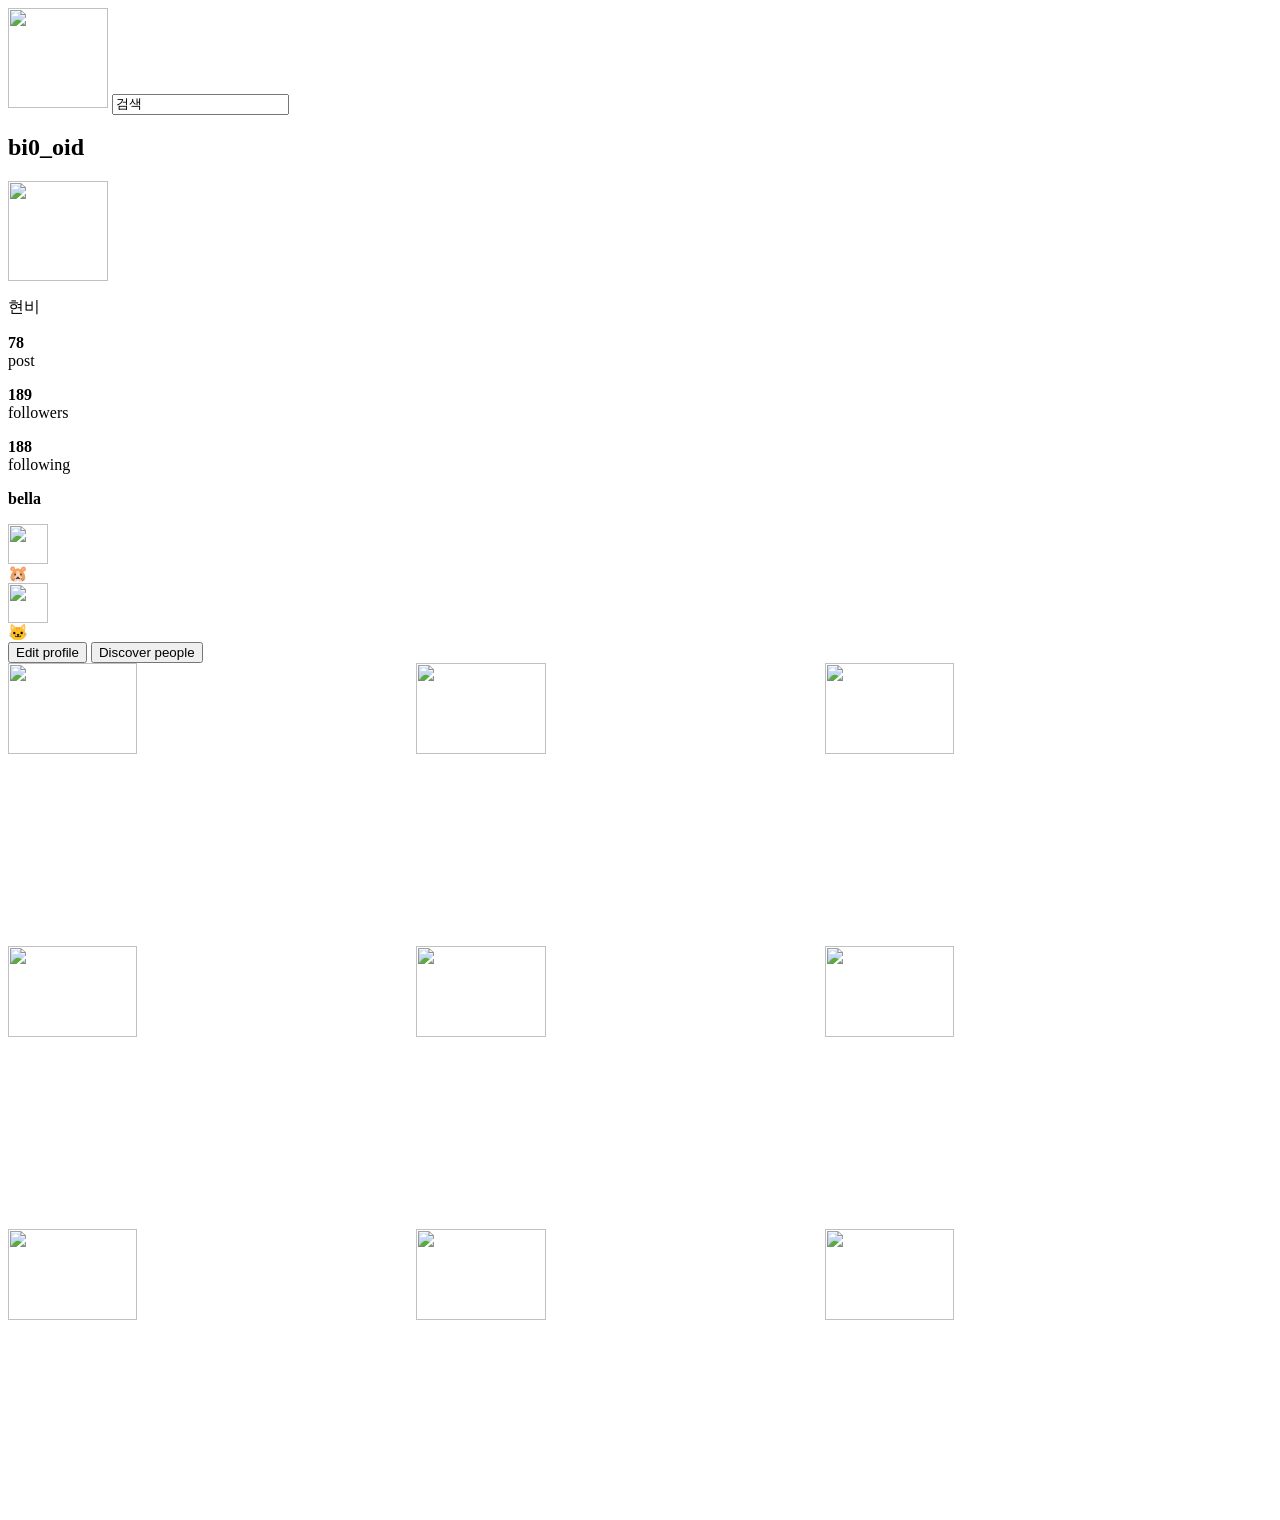
==== insta.html @ f3157388 "." ====
<html>
    <head></head>
    <body>
        <div>
        <img src="https://encrypted-tbn0.gstatic.com/images?q=tbn:ANd9GcQKnXdbpj6ls3U9mq6oO9EqeW_sWf-FVtWl-Q&s" width="100px"/>
        <input type="search" value="검색"/>
        </div>
        <div>
            <h2>bi0_oid</h2>
            <img src="profile.jpg" width="100px"/>
            <div>
                <p>현비<br/></p>
            </div>
            <div>
                <p>
                <strong>
                78</strong><br/>
                post
                </p>
            </div>
            <div>
                <p>
                <strong>189</strong><br/>
                followers
                </p>
            </div>
            <div>
                <p>
                <strong>188</strong><br/>
                following
                </p>
            </div>
        </div>
        <div>
            <p>
            <strong>
                bella<br/>
            </strong>
             </p>
        </div>
        <div>
            <div>
                <div>
                <img src="riku01.JPG" height="40px"/>
                </div>
                <div>
                    🐹
                </div>
                <div>
                <img src="riku02.JPG" height="40px"/>
                </div>
                <div>
                    🐱
                </div>
            </div>
        </div>
        <div>
            <div>
            <button>Edit profile</button>
            <button>Discover people</button>
            </div>
        </div> 
        <div>
            <img src="9.png" width="32%">
            <img src="1.png" width="32%">
            <img src="2.png" width="32%">
            <img src="3.png" width="32%">
            <img src="4.png" width="32%">
            <img src="5.png" width="32%">
            <img src="6.png" width="32%">
            <img src="7.png" width="32%">
            <img src="8.png" width="32%">
        </div>
    </body>
</html>
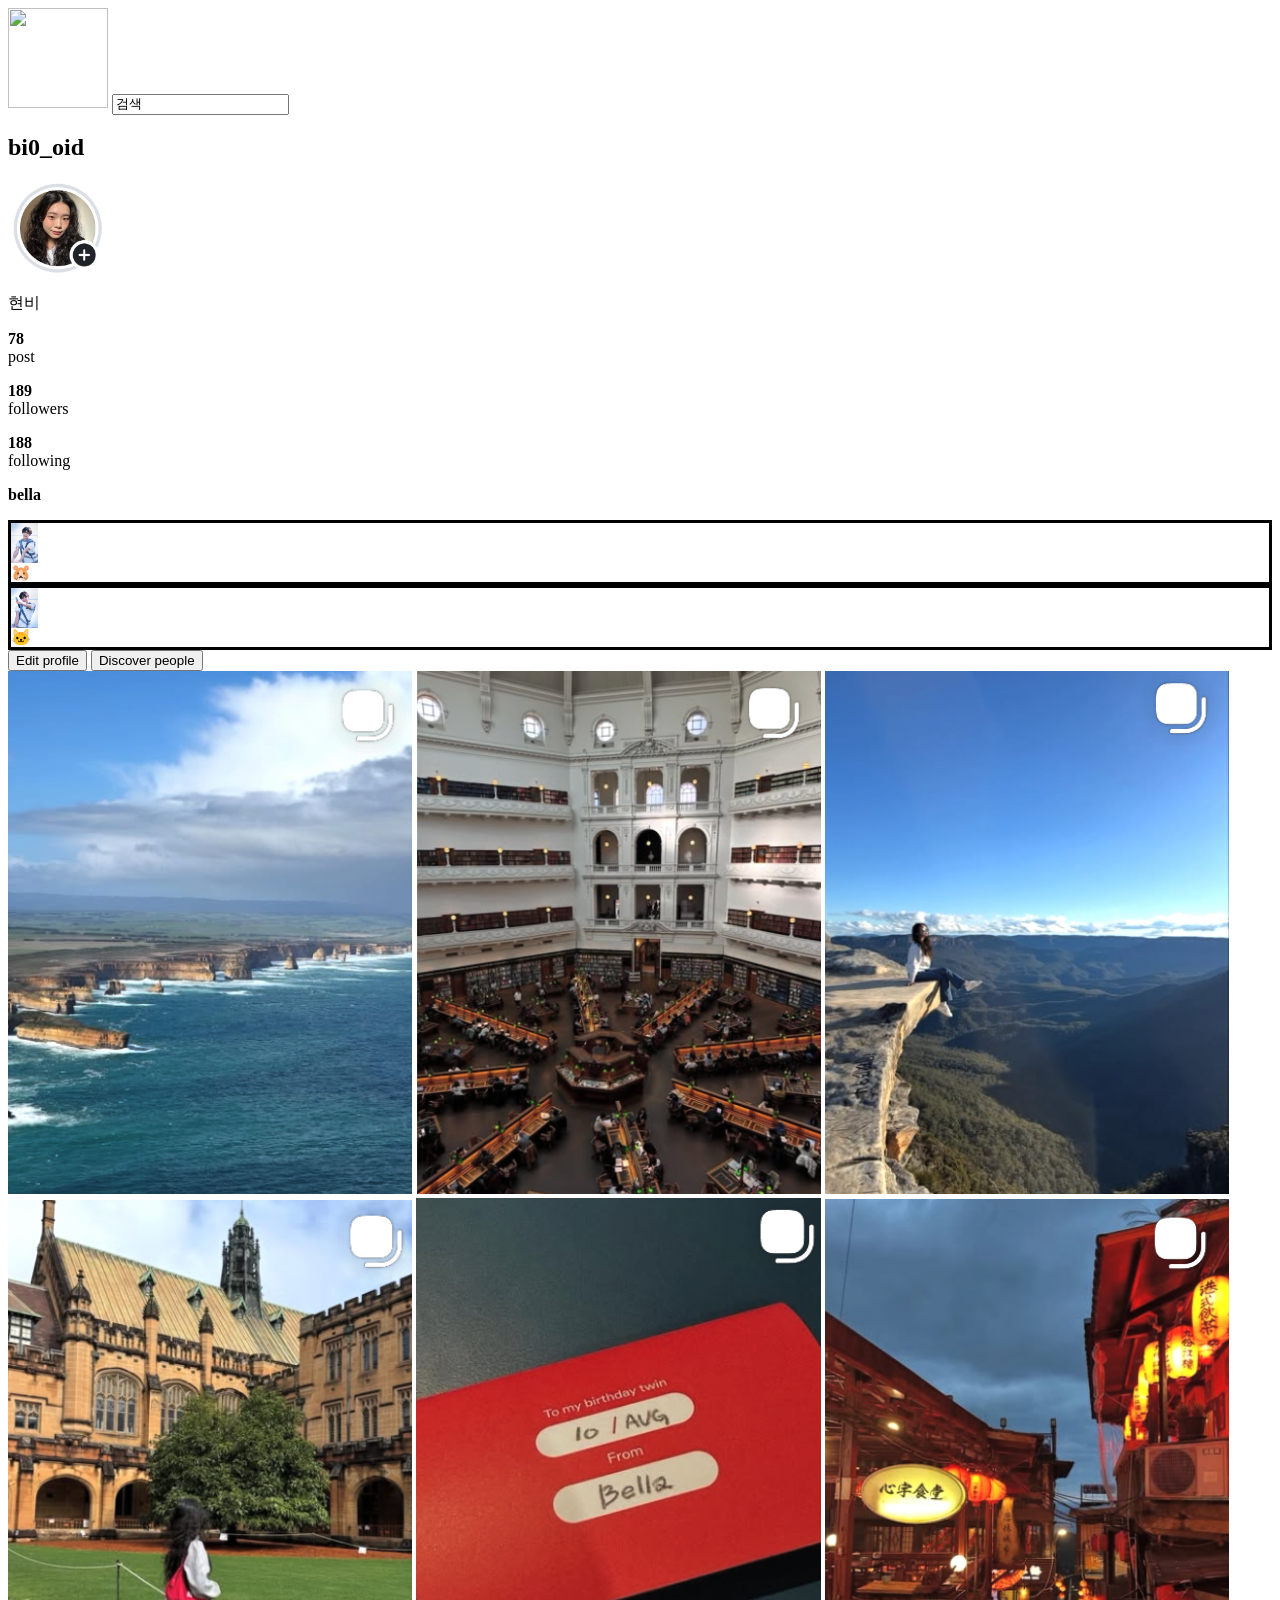
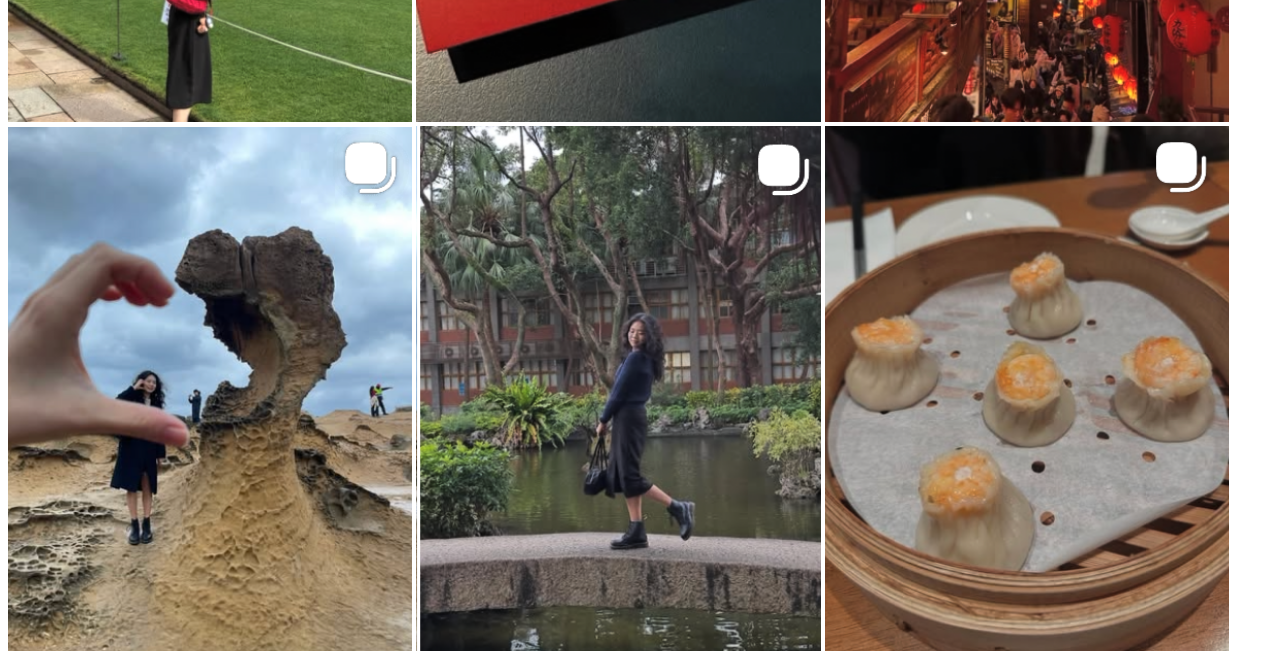
==== commit b59a3ad1: "style.css 추가" ====
--- a/insta.html
+++ b/insta.html
@@ -1,5 +1,7 @@
 <html>
-    <head></head>
+    <head>
+        <link href="style.css" rel="stylesheet">
+    </head>
     <body>
         <div>
         <img src="https://encrypted-tbn0.gstatic.com/images?q=tbn:ANd9GcQKnXdbpj6ls3U9mq6oO9EqeW_sWf-FVtWl-Q&s" width="100px"/>
@@ -40,17 +42,21 @@
         </div>
         <div>
             <div>
-                <div>
-                <img src="riku01.JPG" height="40px"/>
+                <div class="highlight">
+                    <div>
+                    <img src="riku01.JPG" height="40px"/>
+                    </div>
+                    <div>
+                    🐹
+                    </div>
                 </div>
-                <div>
-                    🐹
-                </div>
-                <div>
-                <img src="riku02.JPG" height="40px"/>
-                </div>
-                <div>
+                <div class="highlight">
+                    <div>
+                    <img src="riku02.JPG" height="40px"/>
+                    </div>
+                    <div>
                     🐱
+                    </div>
                 </div>
             </div>
         </div>
--- a/style.css
+++ b/style.css
@@ -0,0 +1,3 @@
+.highlight{
+    border:solid;
+}
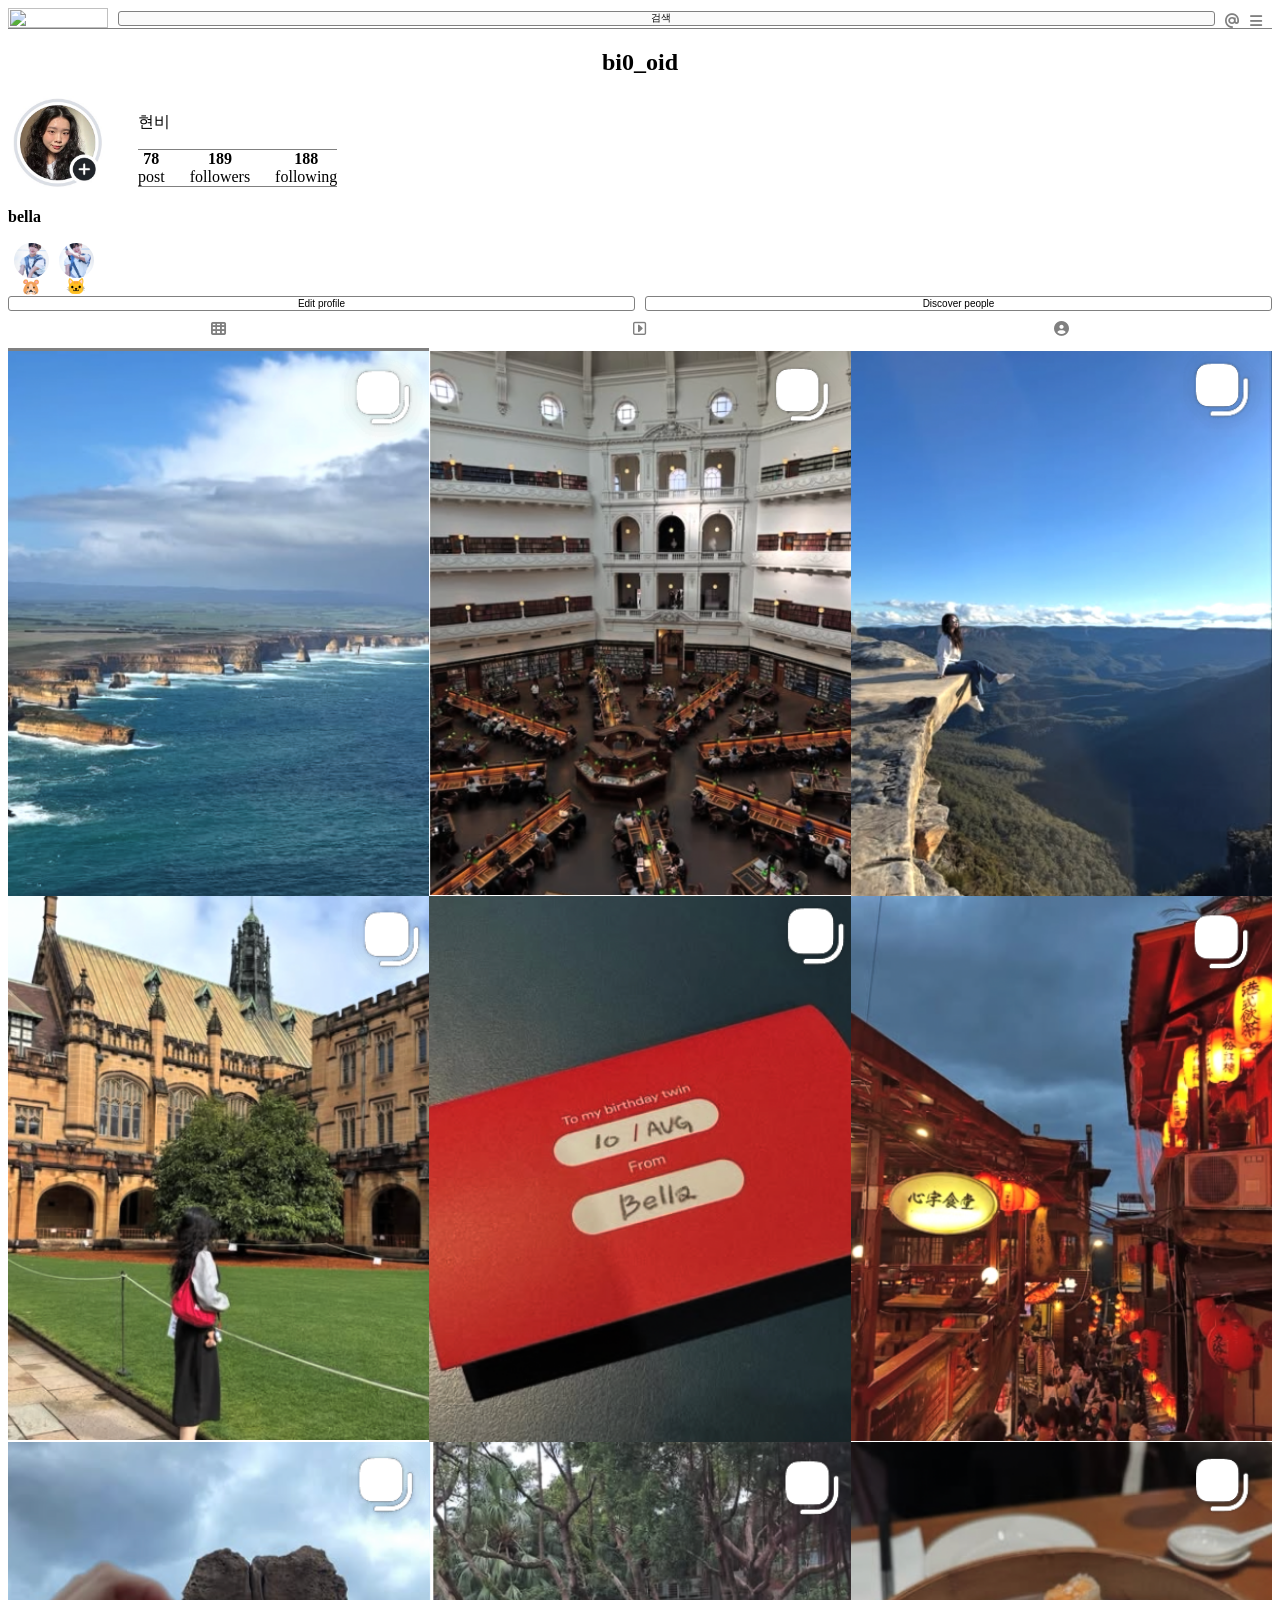
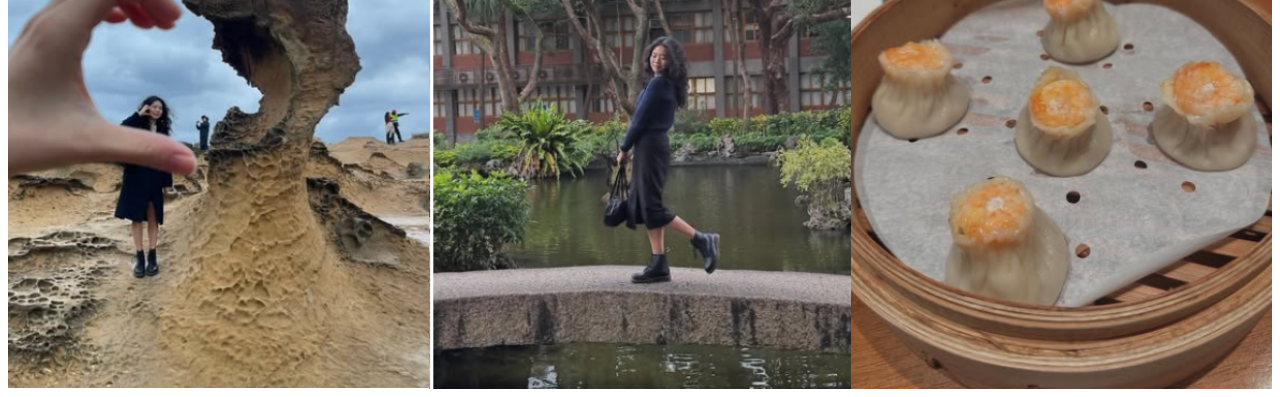
==== commit 0e955442: "update" ====
--- a/insta.html
+++ b/insta.html
@@ -1,36 +1,34 @@
 <html>
     <head>
         <link href="style.css" rel="stylesheet">
+        <link href="https://cdnjs.cloudflare.com/ajax/libs/font-awesome/6.5.0/css/all.min.css" rel="stylesheet"/>
     </head>
     <body>
-        <div>
-        <img src="https://encrypted-tbn0.gstatic.com/images?q=tbn:ANd9GcQKnXdbpj6ls3U9mq6oO9EqeW_sWf-FVtWl-Q&s" width="100px"/>
-        <input type="search" value="검색"/>
+        <div id="top">
+            <img src="https://encrypted-tbn0.gstatic.com/images?q=tbn:ANd9GcQKnXdbpj6ls3U9mq6oO9EqeW_sWf-FVtWl-Q&s" width="100px"/>
+            <input type="search" value="검색"/>
+            <div><i class="fa-solid fa-at"></i></div>
+            <div><i class="fa-solid fa-bars"></i></div>
+            <div></div>
         </div>
-        <div>
-            <h2>bi0_oid</h2>
-            <img src="profile.jpg" width="100px"/>
-            <div>
-                <p>현비<br/></p>
-            </div>
-            <div>
-                <p>
-                <strong>
-                78</strong><br/>
-                post
-                </p>
-            </div>
-            <div>
-                <p>
-                <strong>189</strong><br/>
-                followers
-                </p>
-            </div>
-            <div>
-                <p>
-                <strong>188</strong><br/>
-                following
-                </p>
+        <h2 id="username">bi0_oid</h2>
+        <div id="profile">
+            <div id="profile_info">
+                <img src="profile.jpg" width="100px"/>
+                    <div>
+                    <p>현비</p>
+                    <div id="stat_bar">
+                        <div class="stat">
+                            <strong>78</strong><br/>post
+                        </div>
+                        <div class="stat">
+                            <strong>189</strong><br/>followers
+                        </div>
+                        <div class="stat">
+                            <strong>188</strong><br/>following
+                        </div>
+                    </div>
+                    </div>
             </div>
         </div>
         <div>
@@ -41,41 +39,50 @@
              </p>
         </div>
         <div>
-            <div>
+            <div id="highlight_area">
                 <div class="highlight">
-                    <div>
-                    <img src="riku01.JPG" height="40px"/>
+                    <div class="highlight_pic">
+                    <img class="circle_pic" src="riku01.JPG"/> 
                     </div>
                     <div>
                     🐹
                     </div>
                 </div>
                 <div class="highlight">
-                    <div>
-                    <img src="riku02.JPG" height="40px"/>
+                    <div class="highlight_pic"> 
+                    <img class="circle_pic" src="riku02.JPG"/>
                     </div>
                     <div>
                     🐱
                     </div>
+                <div></div>
                 </div>
             </div>
         </div>
         <div>
-            <div>
+            <div id="button_area">
             <button>Edit profile</button>
             <button>Discover people</button>
             </div>
         </div> 
+        <div id="sub_icons">
+            <div class="selected">
+                <i class="fa-solid fa-table-cells"></i></div>
+                <div><i class="fa-regular fa-square-caret-right"></i></div>
+                <div><i class="fa-solid fa-circle-user"></i></div>
+            </div>
         <div>
-            <img src="9.png" width="32%">
-            <img src="1.png" width="32%">
-            <img src="2.png" width="32%">
-            <img src="3.png" width="32%">
-            <img src="4.png" width="32%">
-            <img src="5.png" width="32%">
-            <img src="6.png" width="32%">
-            <img src="7.png" width="32%">
-            <img src="8.png" width="32%">
+            <div class="thumbnail_grid">
+            <img src="9.png" class="thumbnail"/>
+            <img src="1.png" class="thumbnail"/>
+            <img src="2.png" class="thumbnail"/>
+            <img src="3.png" class="thumbnail"/>
+            <img src="4.png" class="thumbnail"/>
+            <img src="5.png" class="thumbnail"/>
+            <img src="6.png" class="thumbnail"/>
+            <img src="7.png" class="thumbnail"/>
+            <img src="8.png" class="thumbnail"/>
+            </div>
         </div>
     </body>
 </html>
--- a/style.css
+++ b/style.css
@@ -1,3 +1,125 @@
+.thumbnail_grid{
+    display:grid;
+    grid-template-columns: 1fr 1fr 1fr;
+}
+.thumbnail{
+    width:100%;
+}
+#stat_bar{
+    display: flex;
+    gap: 25px;
+
+    border-top: 1px solid gray;
+    border-bottom: 1px solid gray;
+
+    margin-bottom: 5px;
+    margin-top: 5px;
+}
+.stat{
+    text-align: center;
+}
+.circle_pic{
+    border: solid white 1px;
+    border-radius: 50%;
+
+    width: 100%;
+    height: 100%;
+    object-fit: cover;
+}
+#profile_pic{
+    width: 50px;
+    height: 50px;
+}
+.highlight_pic{
+    width: 35px;
+    height: 35px;
+
+    margin-left: auto;
+    margin-right: auto;
+}
+#highlight_area{
+    display: grid;
+    grid-template-columns: 45px 45px 1fr;
+}
 .highlight{
-    border:solid;
+    text-align: center;
+}
+#profile{
+    display: grid;
+    grid-template-columns: 1fr 3.5fr;
+}
+#profile_info{
+    display: flex;
+    align-items: center;
+    gap: 30px;
+}
+#button_area{
+    display: flex;
+    gap: 10px;
+}
+button{
+    flex: 1;
+    font-size: 10px;
+    background-color: white;
+    border: solid gray 1px;
+    border-radius: 3px;
+}
+#top{
+    display: flex;
+    align-items: center;
+    gap: 10px;
+
+    border-bottom: solid gray 0.1px;
+    margin-bottom: 10px;
+}
+#top img{
+    margin-left: auto;
+    margin-right: auto;
+
+    height: 100%;
+    object-fit: contain;
+}
+#top input{
+    height: 60%;
+    width: 95%;
+
+    margin-left: auto;
+    margin-right: auto;
+    margin-top: auto;
+    margin-bottom: auto;
+
+    text-align: center;
+    background-color: rgb(250, 250, 250);
+    
+    border: solid gray 1px;
+    border-radius: 3px;
+
+    font-size: 10px;
+    font-weight: 100;
+}
+#username {
+    text-align: center;
+}
+i{
+    color: gray;
+}
+#top i{
+    font-size: 14px;
+}
+#top div{
+    text-align: center;
+    padding-top: 6px;
+}
+#sub_icons{
+    display: grid;
+    grid-template-columns: 1fr 1fr 1fr;
+
+    text-align: center;
+    font-size: 15px;
+
+    height: 30px;
+    margin-top: 10px;
+}
+.selected{
+    border-bottom: solid gray 3px;
 }
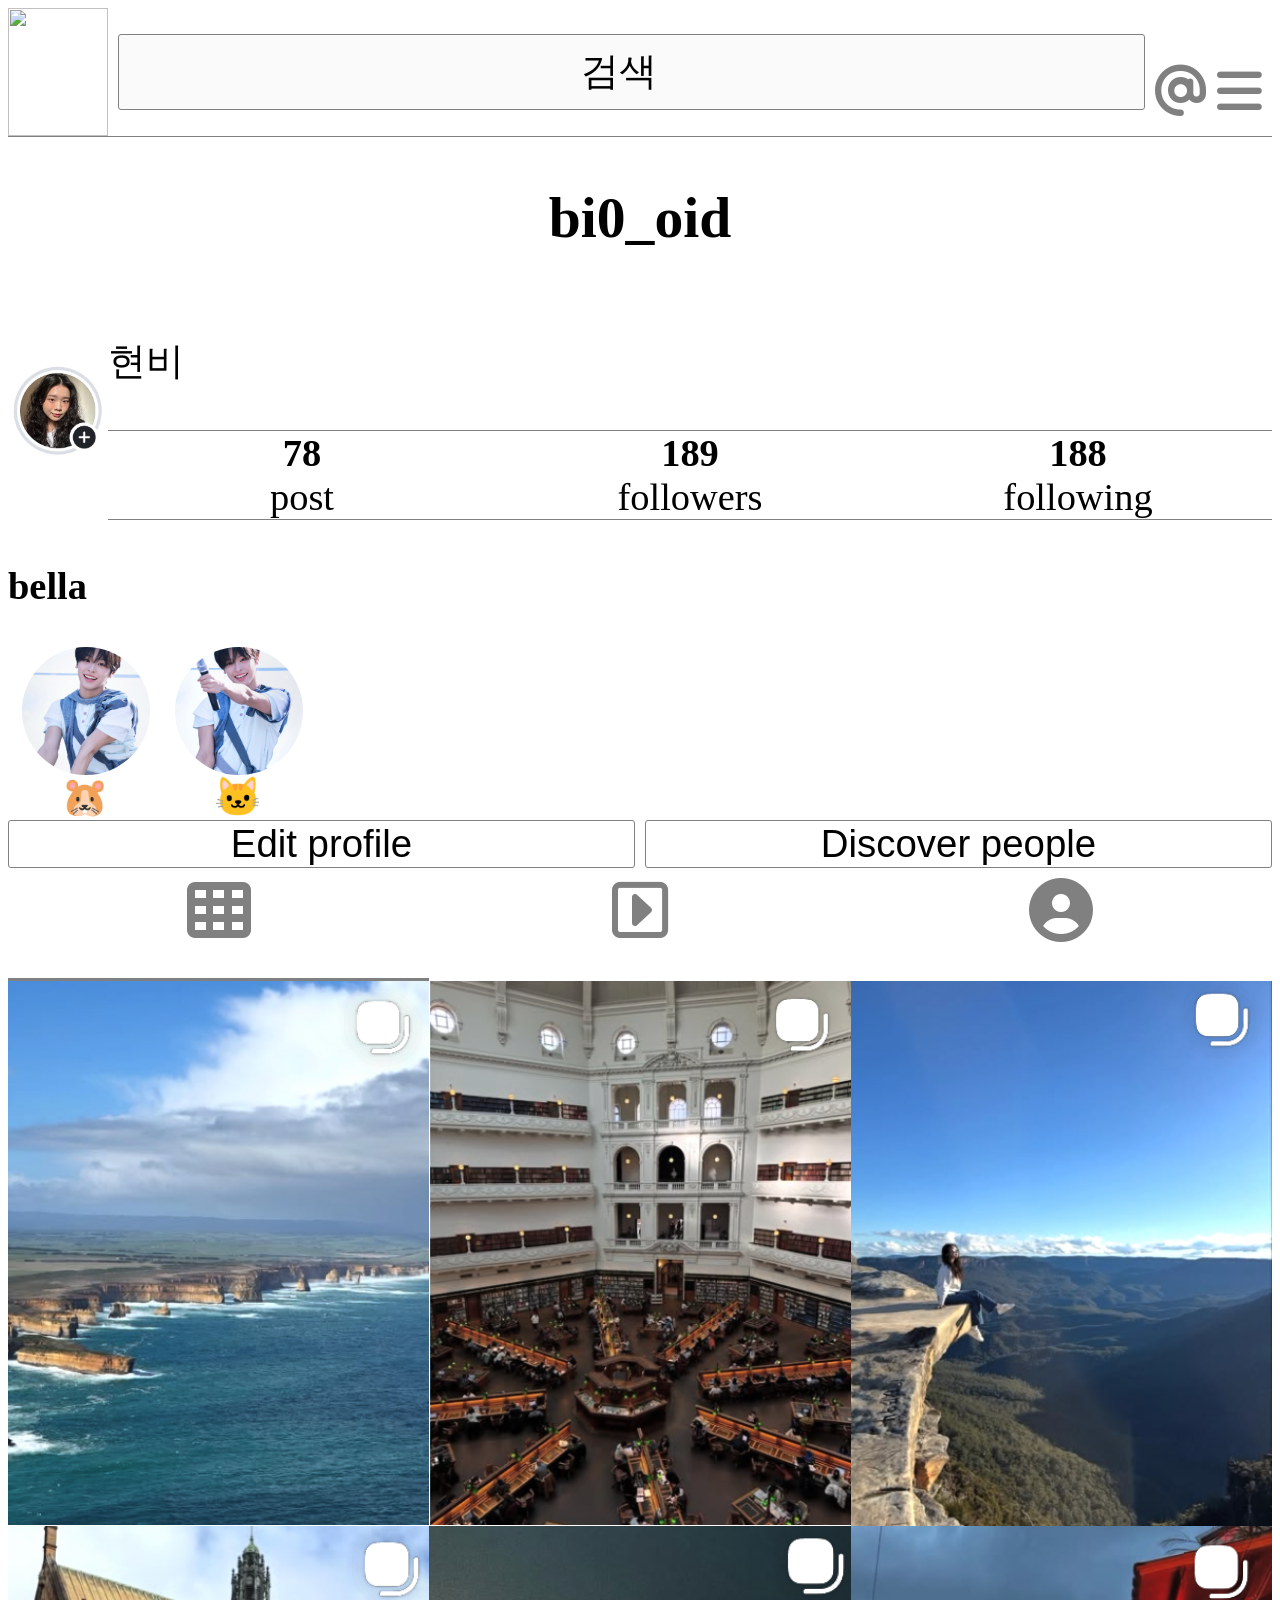
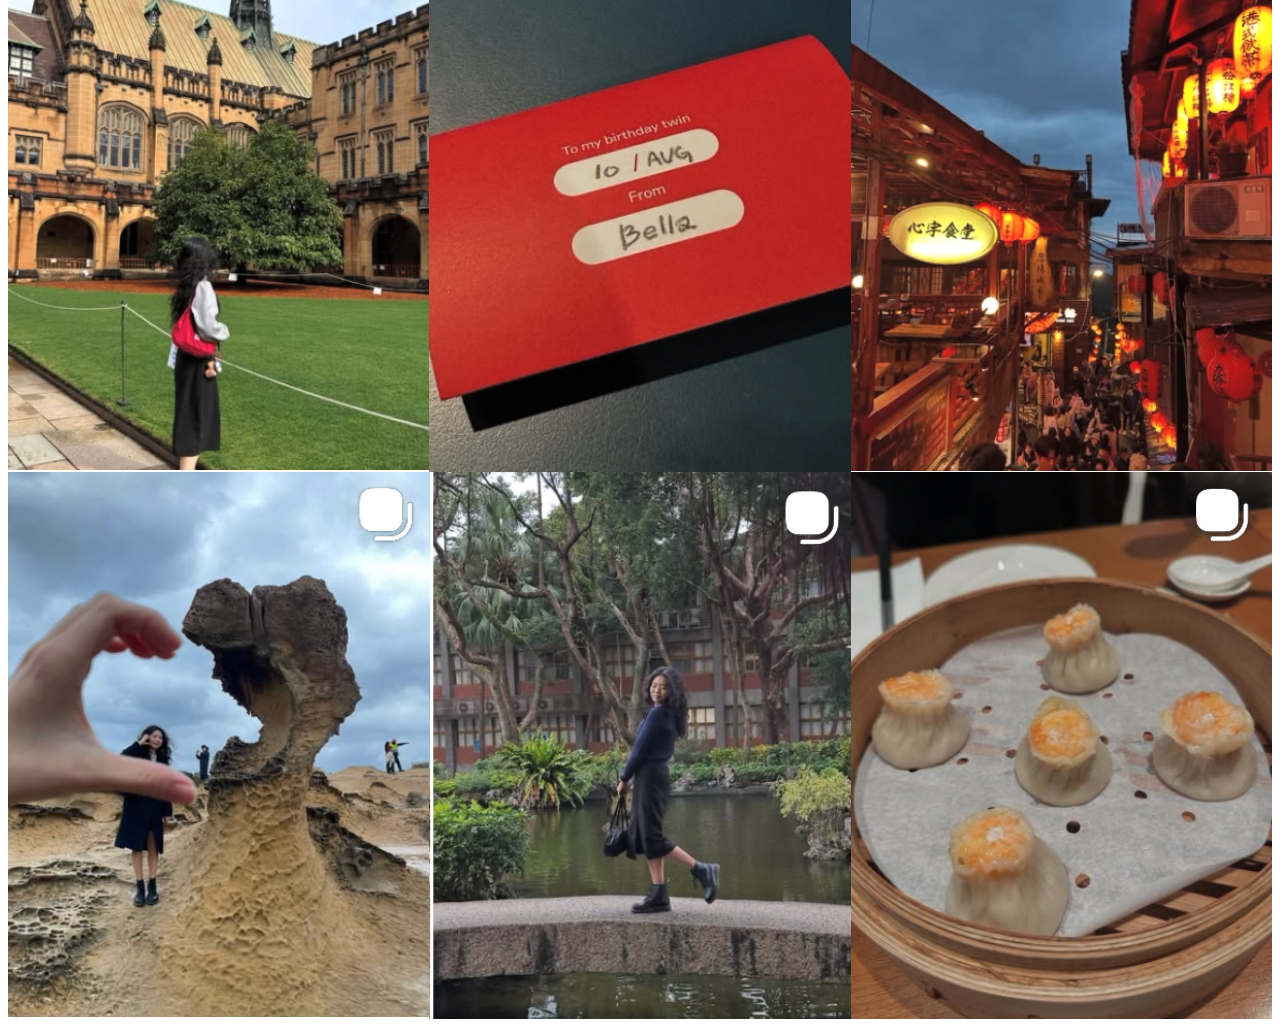
==== commit 41c87097: "finish" ====
--- a/insta.html
+++ b/insta.html
@@ -11,12 +11,11 @@
             <div><i class="fa-solid fa-bars"></i></div>
             <div></div>
         </div>
-        <h2 id="username">bi0_oid</h2>
-        <div id="profile">
-            <div id="profile_info">
+            <h2 id="username">bi0_oid</h2>
+            <div id="profile">
                 <img src="profile.jpg" width="100px"/>
-                    <div>
-                    <p>현비</p>
+                    <div id="profile_right">
+                        <p>현비</p>
                     <div id="stat_bar">
                         <div class="stat">
                             <strong>78</strong><br/>post
--- a/style.css
+++ b/style.css
@@ -1,3 +1,6 @@
+body{
+    font-size: 3vw;
+}
 .thumbnail_grid{
     display:grid;
     grid-template-columns: 1fr 1fr 1fr;
@@ -7,7 +10,7 @@
 }
 #stat_bar{
     display: flex;
-    gap: 25px;
+    width: 100%;
 
     border-top: 1px solid gray;
     border-bottom: 1px solid gray;
@@ -16,6 +19,7 @@
     margin-top: 5px;
 }
 .stat{
+    flex: 1;
     text-align: center;
 }
 .circle_pic{
@@ -27,31 +31,37 @@
     object-fit: cover;
 }
 #profile_pic{
-    width: 50px;
-    height: 50px;
+    width: 15vw;
+    height: 15vw;
 }
 .highlight_pic{
-    width: 35px;
-    height: 35px;
+    width: 10vw;
+    height: 10vw;
 
     margin-left: auto;
     margin-right: auto;
 }
 #highlight_area{
     display: grid;
-    grid-template-columns: 45px 45px 1fr;
+    grid-template-columns: 12vw 12vw 1fr;
 }
 .highlight{
     text-align: center;
 }
 #profile{
-    display: grid;
-    grid-template-columns: 1fr 3.5fr;
+    display: flex;
+    align-items: center;
+}
+#profile_right{
+    display: flex;
+    flex-direction: column;
+    flex: 1;
 }
 #profile_info{
     display: flex;
     align-items: center;
     gap: 30px;
+    flex: 1;
 }
 #button_area{
     display: flex;
@@ -59,7 +69,7 @@
 }
 button{
     flex: 1;
-    font-size: 10px;
+    font-size: 3vw;
     background-color: white;
     border: solid gray 1px;
     border-radius: 3px;
@@ -68,9 +78,10 @@
     display: flex;
     align-items: center;
     gap: 10px;
-
+    height: 10vw;
+    min-height: 10vw;
     border-bottom: solid gray 0.1px;
-    margin-bottom: 10px;
+    margin-bottom: 3vw;
 }
 #top img{
     margin-left: auto;
@@ -94,7 +105,7 @@
     border: solid gray 1px;
     border-radius: 3px;
 
-    font-size: 10px;
+    font-size: 3vw;
     font-weight: 100;
 }
 #username {
@@ -104,20 +115,20 @@
     color: gray;
 }
 #top i{
-    font-size: 14px;
+    font-size: 4vw;
 }
 #top div{
     text-align: center;
-    padding-top: 6px;
+    padding-top: 3vw;
 }
 #sub_icons{
     display: grid;
     grid-template-columns: 1fr 1fr 1fr;
 
     text-align: center;
-    font-size: 15px;
+    font-size: 5vw;
 
-    height: 30px;
+    height: 8vw;
     margin-top: 10px;
 }
 .selected{
